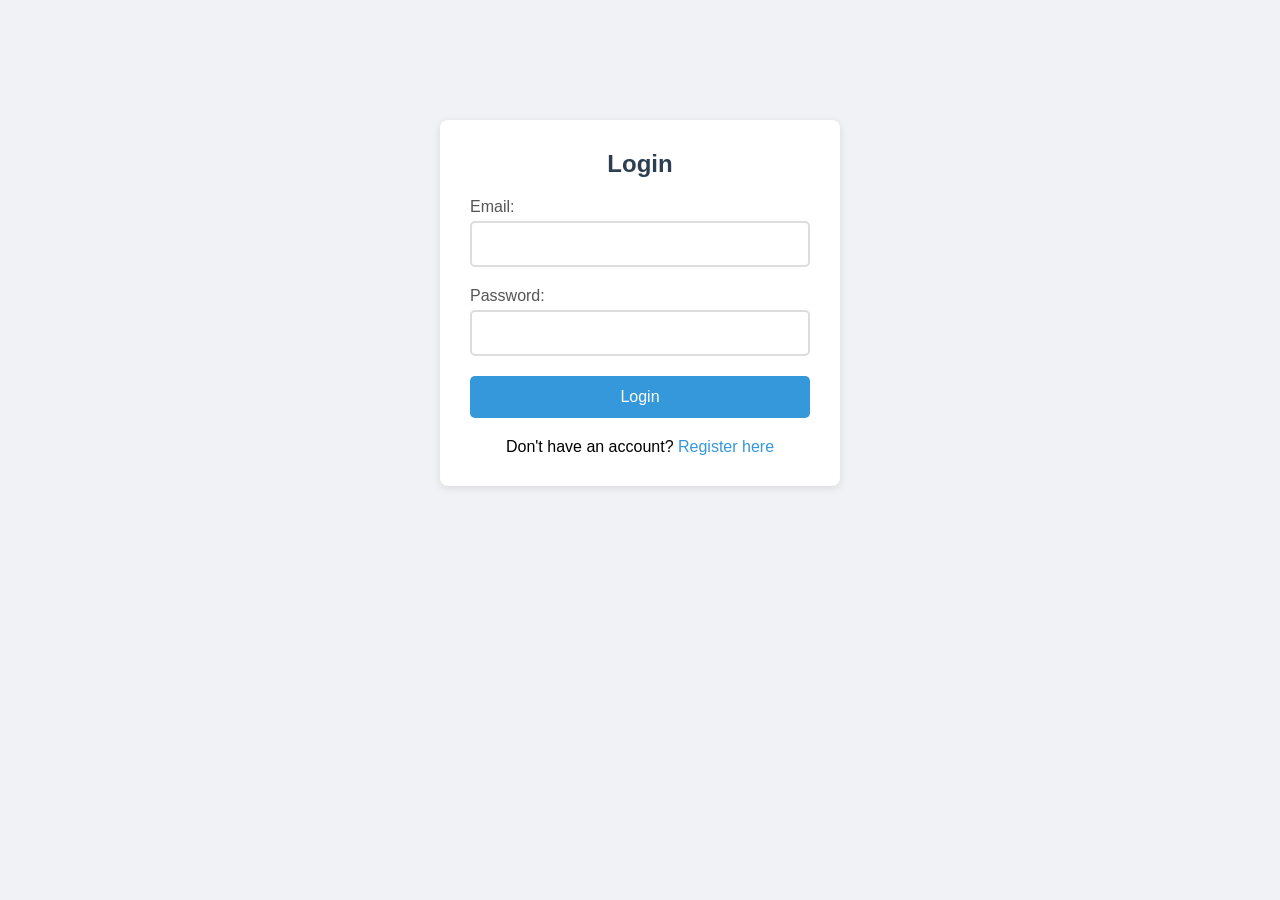
==== src/main/resources/web/dashboard.html @ 3690452c "added connection between front and backend and added database initalization" ====
<!DOCTYPE html>
<html lang="en">
<head>
    <meta charset="UTF-8">
    <meta name="viewport" content="width=device-width, initial-scale=1.0">
    <title>Dashboard - School Management System</title>
    <link rel="stylesheet" href="styles.css">
    <style>
        .dashboard-header {
            background: #2c3e50;
            color: white;
            padding: 20px;
            display: flex;
            justify-content: space-between;
            align-items: center;
        }
        .user-info {
            display: flex;
            align-items: center;
            gap: 10px;
        }
        .user-name-part {
            font-weight: 500;
        }
        .logout-btn {
            background: #e74c3c;
            color: white;
            padding: 8px 16px;
            border: none;
            border-radius: 5px;
            cursor: pointer;
        }
        .dashboard-content {
            padding: 30px;
        }
        .role-section {
            display: none;
        }
        .role-section.active {
            display: block;
        }
        .stats-grid {
            display: grid;
            grid-template-columns: repeat(auto-fit, minmax(200px, 1fr));
            gap: 20px;
            margin-bottom: 30px;
        }
        .stat-card {
            background: #f8f9fa;
            padding: 20px;
            border-radius: 5px;
            border-left: 4px solid #3498db;
        }
        .stat-card h3 {
            margin: 0 0 10px 0;
            color: #2c3e50;
        }
        .stat-card .value {
            font-size: 2em;
            font-weight: bold;
            color: #3498db;
        }
        table {
            width: 100%;
            border-collapse: collapse;
            margin-top: 20px;
        }
        th, td {
            padding: 12px;
            text-align: left;
            border-bottom: 1px solid #ddd;
        }
        th {
            background: #f8f9fa;
            font-weight: 600;
            color: #2c3e50;
        }
        .badge {
            padding: 4px 8px;
            border-radius: 4px;
            font-size: 0.85em;
        }
        .badge.present {
            background: #d5f4e6;
            color: #1e8449;
        }
        .badge.absent {
            background: #fadbd8;
            color: #c0392b;
        }
    </style>
</head>
<body>
<div class="dashboard-header">
    <h1>School Management System</h1>
    <div class="user-info">
        <span id="userFirstName" class="user-name-part"></span>
        <span id="userLastName" class="user-name-part"></span>
        <span id="userRole" class="badge"></span>
        <button class="logout-btn" onclick="logout()">Logout</button>
    </div>
</div>

<div class="dashboard-content">
    <!-- Student Dashboard -->
    <div id="studentDashboard" class="role-section">
        <h2>Student Dashboard</h2>
        
        <div class="stats-grid">
            <div class="stat-card">
                <h3>Overall Attendance</h3>
                <div class="value" id="studentAttendance">-</div>
                <p>%</p>
            </div>
            <div class="stat-card">
                <h3>Total Subjects</h3>
                <div class="value" id="studentSubjects">-</div>
            </div>
            <div class="stat-card">
                <h3>Average Grade</h3>
                <div class="value" id="studentAvgGrade">-</div>
            </div>
        </div>

        <h3>My Grades</h3>
        <table id="gradesTable">
            <thead>
                <tr>
                    <th>Subject</th>
                    <th>Score</th>
                    <th>Grade</th>
                    <th>Last Updated</th>
                </tr>
            </thead>
            <tbody id="gradesBody">
            </tbody>
        </table>

        <h3 style="margin-top: 30px;">My Attendance</h3>
        <table id="attendanceTable">
            <thead>
                <tr>
                    <th>Date</th>
                    <th>Subject</th>
                    <th>Status</th>
                </tr>
            </thead>
            <tbody id="attendanceBody">
            </tbody>
        </table>
    </div>

    <!-- Teacher/Staff Dashboard -->
    <div id="teacherDashboard" class="role-section">
        <h2>Teacher Dashboard</h2>
        <p>Welcome to the teacher dashboard. You can manage students, grades, and attendance.</p>
        <div class="tabs" style="margin-top: 20px;">
            <button class="tab-button active" onclick="showTeacherTab('manage')">Manage Students</button>
            <button class="tab-button" onclick="showTeacherTab('grades')">Update Grades</button>
            <button class="tab-button" onclick="showTeacherTab('attendance')">Record Attendance</button>
        </div>
        
        <div id="teacherManage" class="tab-content active">
            <h3>Student Management</h3>
            <p>Use the admin panel below to manage students.</p>
        </div>
        
        <div id="teacherGrades" class="tab-content">
            <h3>Update Student Grades</h3>
            <form id="updateGradeForm" onsubmit="updateStudentGrade(event)">
                <div class="form-group">
                    <label>Student ID:</label>
                    <input type="text" id="gradeStudentId" required>
                </div>
                <div class="form-group">
                    <label>Subject:</label>
                    <input type="text" id="gradeSubject" required>
                </div>
                <div class="form-group">
                    <label>Score (0-100):</label>
                    <input type="number" id="gradeScore" min="0" max="100" required>
                </div>
                <button type="submit" class="btn-primary">Update Grade</button>
            </form>
        </div>
        
        <div id="teacherAttendance" class="tab-content">
            <h3>Record Attendance</h3>
            <form id="recordAttendanceForm" onsubmit="recordAttendance(event)">
                <div class="form-group">
                    <label>Student ID:</label>
                    <input type="text" id="attStudentId" required>
                </div>
                <div class="form-group">
                    <label>Student Name:</label>
                    <input type="text" id="attStudentName" required>
                </div>
                <div class="form-group">
                    <label>Subject:</label>
                    <input type="text" id="attSubject" required>
                </div>
                <div class="form-group">
                    <label>Date:</label>
                    <input type="date" id="attDate" required>
                </div>
                <div class="form-group">
                    <label>Present:</label>
                    <input type="checkbox" id="attPresent" checked>
                </div>
                <button type="submit" class="btn-primary">Record Attendance</button>
            </form>
        </div>
    </div>

    <!-- Admin Dashboard -->
    <div id="adminDashboard" class="role-section">
        <h2>Admin Dashboard</h2>
        <p>Welcome to the admin dashboard. Full system access available.</p>
        <div class="tabs" style="margin-top: 20px;">
            <button class="tab-button active" onclick="showAdminTab('students')">Student Registration</button>
            <button class="tab-button" onclick="showAdminTab('staff')">Staff Onboarding</button>
            <button class="tab-button" onclick="showAdminTab('system')">System Demo</button>
        </div>
        
        <div id="adminStudents" class="tab-content active">
            <h3>Student Registration</h3>
            <form id="adminStudentForm" onsubmit="registerStudent(event)">
                <div class="form-group">
                    <label>Student ID:</label>
                    <input type="text" id="adminStudentId" required>
                </div>
                <div class="form-group">
                    <label>Name:</label>
                    <input type="text" id="adminStudentName" required>
                </div>
                <div class="form-group">
                    <label>Major:</label>
                    <input type="text" id="adminStudentMajor" required>
                </div>
                <button type="submit" class="btn-primary">Register Student</button>
            </form>
        </div>
        
        <div id="adminStaff" class="tab-content">
            <h3>Staff Onboarding</h3>
            <form id="adminStaffForm" onsubmit="onboardStaff(event)">
                <div class="form-group">
                    <label>Staff ID:</label>
                    <input type="text" id="adminStaffId" required>
                </div>
                <div class="form-group">
                    <label>Name:</label>
                    <input type="text" id="adminStaffName" required>
                </div>
                <div class="form-group">
                    <label>Department:</label>
                    <input type="text" id="adminStaffDept" required>
                </div>
                <div class="form-group">
                    <label>Position:</label>
                    <input type="text" id="adminStaffPosition" required>
                </div>
                <button type="submit" class="btn-primary">Onboard Staff</button>
            </form>
        </div>
        
        <div id="adminSystem" class="tab-content">
            <h3>System Demo</h3>
            <button onclick="runSystemDemo()" class="btn-primary">Run System Demo</button>
            <div id="demoOutput" class="result" style="margin-top: 20px;"></div>
        </div>
    </div>
</div>

<script src="dashboard.js"></script>
</body>
</html>
---- src/main/resources/web/styles.css ----
* {
    margin: 0;
    padding: 0;
    box-sizing: border-box;
}

body {
    font-family: 'Segoe UI', Tahoma, Geneva, Verdana, sans-serif;
    background: #f0f2f5;
    min-height: 100vh;
    padding: 20px;
}

.container {
    max-width: 1200px;
    margin: 0 auto;
    background: white;
    border-radius: 8px;
    box-shadow: 0 2px 8px rgba(0,0,0,0.1);
    overflow: hidden;
    border: 1px solid #e1e8ed;
}

header {
    background: #2c3e50;
    color: white;
    padding: 30px;
    text-align: center;
    border-bottom: 4px solid #3498db;
}

header h1 {
    font-size: 2.2em;
    margin-bottom: 10px;
    font-weight: 600;
    letter-spacing: 0.5px;
}

.subtitle {
    font-size: 1.1em;
    opacity: 0.9;
}

.tabs {
    display: flex;
    background: #ecf0f1;
    border-bottom: 1px solid #bdc3c7;
    overflow-x: auto;
}

.tab-button {
    flex: 1;
    padding: 15px 20px;
    border: none;
    background: transparent;
    cursor: pointer;
    font-size: 1em;
    transition: all 0.3s;
    border-bottom: 3px solid transparent;
}

.tab-button:hover {
    background: #e0e0e0;
}

.tab-button.active {
    background: white;
    border-bottom-color: #3498db;
    font-weight: 600;
    color: #2c3e50;
}

.tab-content {
    display: none;
    padding: 30px;
}

.tab-content.active {
    display: block;
}

.tab-content h2 {
    color: #2c3e50;
    margin-bottom: 20px;
    padding-bottom: 10px;
    border-bottom: 2px solid #3498db;
    font-weight: 600;
}

.form-group {
    margin-bottom: 20px;
}

.form-group label {
    display: block;
    margin-bottom: 5px;
    color: #555;
    font-weight: 500;
}

.form-group input,
.form-group select {
    width: 100%;
    padding: 12px;
    border: 2px solid #ddd;
    border-radius: 5px;
    font-size: 1em;
    transition: border-color 0.3s;
}

.form-group input:focus,
.form-group select:focus {
    outline: none;
    border-color: #3498db;
    box-shadow: 0 0 0 3px rgba(52, 152, 219, 0.1);
}

.checkbox-label {
    display: inline-flex;
    align-items: center;
    margin-right: 20px;
    cursor: pointer;
}

.checkbox-label input {
    width: auto;
    margin-right: 5px;
}

.btn-primary {
    background: #3498db;
    color: white;
    padding: 12px 30px;
    border: none;
    border-radius: 5px;
    font-size: 1em;
    cursor: pointer;
    transition: background-color 0.2s, box-shadow 0.2s;
    font-weight: 500;
}

.btn-primary:hover {
    background: #2980b9;
    box-shadow: 0 4px 12px rgba(52, 152, 219, 0.3);
}

.btn-primary:active {
    transform: translateY(0);
}

.result {
    margin-top: 20px;
    padding: 15px;
    border-radius: 5px;
    display: none;
}

.result.success {
    background: #d5f4e6;
    border: 1px solid #27ae60;
    color: #1e8449;
    display: block;
}

.result.error {
    background: #fadbd8;
    border: 1px solid #e74c3c;
    color: #c0392b;
    display: block;
}

.result pre {
    background: #f8f9fa;
    padding: 10px;
    border-radius: 5px;
    overflow-x: auto;
    margin-top: 10px;
    font-size: 0.9em;
}

.output-section {
    margin: 30px;
    padding: 20px;
    background: #f8f9fa;
    border-radius: 5px;
}

.output-section h3 {
    margin-bottom: 10px;
    color: #333;
}

.output-area {
    background: #1e1e1e;
    color: #00ff00;
    padding: 15px;
    border-radius: 5px;
    font-family: 'Courier New', monospace;
    font-size: 0.9em;
    max-height: 300px;
    overflow-y: auto;
    white-space: pre-wrap;
    word-wrap: break-word;
}

.output-area::-webkit-scrollbar {
    width: 8px;
}

.output-area::-webkit-scrollbar-track {
    background: #2d2d2d;
}

.output-area::-webkit-scrollbar-thumb {
    background: #555;
    border-radius: 4px;
}

.output-area::-webkit-scrollbar-thumb:hover {
    background: #777;
}

ul {
    margin: 20px 0;
    padding-left: 30px;
}

ul li {
    margin: 10px 0;
    color: #555;
}

@media (max-width: 768px) {
    .tabs {
        flex-direction: column;
    }

    .tab-button {
        border-bottom: 1px solid #ddd;
        border-right: none;
    }

    .tab-button.active {
        border-bottom-color: #ddd;
        border-left: 3px solid #667eea;
    }
}
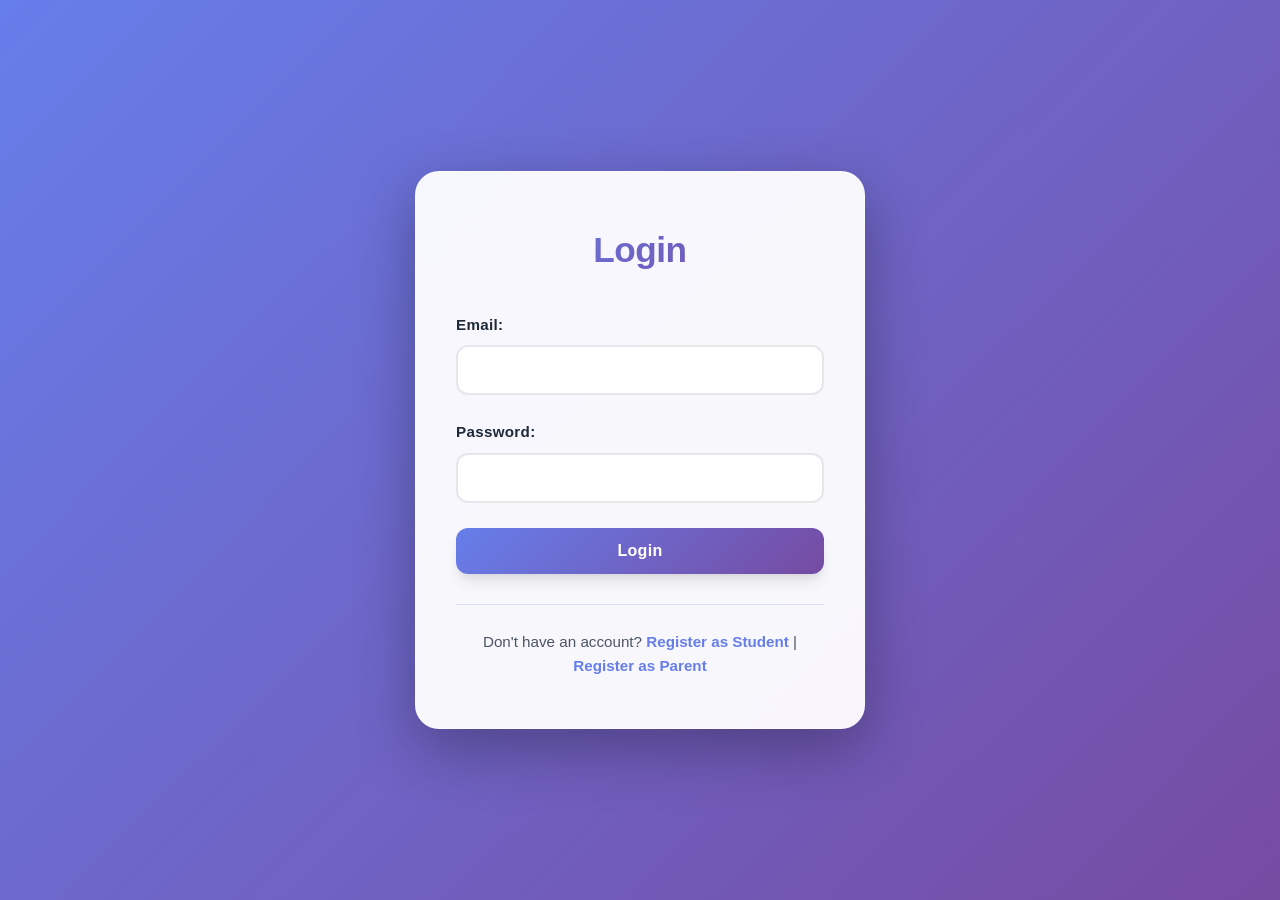
==== commit a8f8731f: "added ui changes and parent changes" ====
--- a/src/main/resources/web/dashboard.html
+++ b/src/main/resources/web/dashboard.html
@@ -6,87 +6,364 @@
     <title>Dashboard - School Management System</title>
     <link rel="stylesheet" href="styles.css">
     <style>
+        :root {
+            --primary: #667eea;
+            --primary-dark: #5568d3;
+            --secondary: #764ba2;
+            --success: #10b981;
+            --danger: #ef4444;
+            --warning: #f59e0b;
+            --info: #3b82f6;
+            --dark: #1f2937;
+            --light: #f9fafb;
+            --gray-100: #f3f4f6;
+            --gray-200: #e5e7eb;
+            --gray-600: #4b5563;
+            --shadow: 0 4px 6px -1px rgba(0, 0, 0, 0.1), 0 2px 4px -1px rgba(0, 0, 0, 0.06);
+            --shadow-lg: 0 10px 15px -3px rgba(0, 0, 0, 0.1), 0 4px 6px -2px rgba(0, 0, 0, 0.05);
+            --shadow-xl: 0 20px 25px -5px rgba(0, 0, 0, 0.1), 0 10px 10px -5px rgba(0, 0, 0, 0.04);
+        }
+        
+        body {
+            background: linear-gradient(135deg, #667eea 0%, #764ba2 100%);
+            background-attachment: fixed;
+            min-height: 100vh;
+        }
+        
         .dashboard-header {
-            background: #2c3e50;
+            background: linear-gradient(135deg, var(--primary) 0%, var(--secondary) 100%);
             color: white;
-            padding: 20px;
+            padding: 25px 40px;
             display: flex;
             justify-content: space-between;
             align-items: center;
-        }
+            box-shadow: var(--shadow-lg);
+            position: relative;
+            overflow: hidden;
+        }
+        
+        .dashboard-header::before {
+            content: '';
+            position: absolute;
+            top: -50%;
+            right: -50%;
+            width: 200%;
+            height: 200%;
+            background: radial-gradient(circle, rgba(255,255,255,0.1) 0%, transparent 70%);
+            animation: rotate 20s linear infinite;
+        }
+        
+        .dashboard-header h1 {
+            font-size: 1.8em;
+            font-weight: 700;
+            position: relative;
+            z-index: 1;
+            text-shadow: 0 2px 10px rgba(0, 0, 0, 0.2);
+        }
+        
         .user-info {
             display: flex;
             align-items: center;
-            gap: 10px;
-        }
+            gap: 15px;
+            position: relative;
+            z-index: 1;
+        }
+        
         .user-name-part {
-            font-weight: 500;
-        }
+            font-weight: 600;
+            font-size: 1.1em;
+            text-shadow: 0 1px 3px rgba(0, 0, 0, 0.2);
+        }
+        
         .logout-btn {
-            background: #e74c3c;
+            background: rgba(255, 255, 255, 0.2);
+            backdrop-filter: blur(10px);
             color: white;
-            padding: 8px 16px;
-            border: none;
-            border-radius: 5px;
+            padding: 10px 20px;
+            border: 2px solid rgba(255, 255, 255, 0.3);
+            border-radius: 12px;
             cursor: pointer;
-        }
+            font-weight: 600;
+            transition: all 0.3s cubic-bezier(0.4, 0, 0.2, 1);
+        }
+        
+        .logout-btn:hover {
+            background: rgba(255, 255, 255, 0.3);
+            transform: translateY(-2px);
+            box-shadow: 0 4px 12px rgba(0, 0, 0, 0.2);
+        }
+        
         .dashboard-content {
-            padding: 30px;
-        }
+            padding: 40px;
+            background: transparent;
+        }
+        
         .role-section {
             display: none;
-        }
+            animation: fadeIn 0.4s ease-in;
+        }
+        
         .role-section.active {
             display: block;
         }
+        
+        .role-section h2 {
+            color: white !important;
+            text-shadow: 0 2px 10px rgba(0, 0, 0, 0.3);
+            margin-bottom: 30px;
+            font-size: 2em;
+        }
+        
+        .role-section p {
+            color: rgba(255, 255, 255, 0.9);
+            text-shadow: 0 1px 3px rgba(0, 0, 0, 0.2);
+        }
+        
+        .role-section h3 {
+            color: white !important;
+            text-shadow: 0 2px 10px rgba(0, 0, 0, 0.3);
+        }
+        
+        .role-section .card h3 {
+            color: #1f2937 !important;
+            text-shadow: none;
+        }
+        
+        .role-section .stat-card h3 {
+            color: #4b5563 !important;
+            text-shadow: none !important;
+        }
+        
+        .role-section .stat-card p {
+            color: #6b7280 !important;
+            text-shadow: none !important;
+        }
+        
+        .tab-content {
+            background: transparent !important;
+            padding: 0 !important;
+            margin-top: 20px;
+            display: none;
+        }
+        
+        .tab-content.active {
+            display: block !important;
+        }
+        
+        .tab-content .card {
+            background: rgba(255, 255, 255, 0.95);
+            backdrop-filter: blur(10px);
+            margin-bottom: 0;
+        }
+        
+        .tabs {
+            background: transparent !important;
+            border: none !important;
+            padding: 0;
+            margin-bottom: 20px;
+            display: flex;
+            gap: 10px;
+        }
+        
         .stats-grid {
             display: grid;
-            grid-template-columns: repeat(auto-fit, minmax(200px, 1fr));
-            gap: 20px;
-            margin-bottom: 30px;
-        }
+            grid-template-columns: repeat(auto-fit, minmax(250px, 1fr));
+            gap: 25px;
+            margin-bottom: 40px;
+        }
+        
         .stat-card {
-            background: #f8f9fa;
-            padding: 20px;
-            border-radius: 5px;
-            border-left: 4px solid #3498db;
-        }
+            background: linear-gradient(135deg, rgba(255, 255, 255, 0.95) 0%, rgba(255, 255, 255, 0.9) 100%);
+            backdrop-filter: blur(10px);
+            padding: 30px;
+            border-radius: 20px;
+            border-left: 5px solid var(--primary);
+            box-shadow: var(--shadow-lg);
+            transition: all 0.3s cubic-bezier(0.4, 0, 0.2, 1);
+            position: relative;
+            overflow: hidden;
+        }
+        
+        .stat-card::before {
+            content: '';
+            position: absolute;
+            top: 0;
+            left: 0;
+            right: 0;
+            height: 4px;
+            background: linear-gradient(90deg, var(--primary), var(--secondary));
+            transform: scaleX(0);
+            transition: transform 0.3s;
+        }
+        
+        .stat-card:hover {
+            transform: translateY(-5px);
+            box-shadow: var(--shadow-xl);
+        }
+        
+        .stat-card:hover::before {
+            transform: scaleX(1);
+        }
+        
         .stat-card h3 {
-            margin: 0 0 10px 0;
-            color: #2c3e50;
-        }
+            margin: 0 0 15px 0;
+            color: #4b5563 !important;
+            font-size: 0.95em;
+            font-weight: 600;
+            text-transform: uppercase;
+            letter-spacing: 1px;
+            text-shadow: none !important;
+        }
+        
         .stat-card .value {
-            font-size: 2em;
-            font-weight: bold;
-            color: #3498db;
-        }
+            font-size: 3em;
+            font-weight: 700;
+            background: linear-gradient(135deg, var(--primary) 0%, var(--secondary) 100%);
+            -webkit-background-clip: text;
+            -webkit-text-fill-color: transparent;
+            background-clip: text;
+            line-height: 1;
+        }
+        
+        .stat-card p {
+            color: #6b7280 !important;
+            text-shadow: none !important;
+        }
+        
         table {
             width: 100%;
-            border-collapse: collapse;
-            margin-top: 20px;
-        }
+            border-collapse: separate;
+            border-spacing: 0;
+            margin-top: 25px;
+            background: rgba(255, 255, 255, 0.95);
+            backdrop-filter: blur(10px);
+            border-radius: 16px;
+            overflow: hidden;
+            box-shadow: var(--shadow-lg);
+        }
+        
         th, td {
-            padding: 12px;
+            padding: 16px 20px;
             text-align: left;
-            border-bottom: 1px solid #ddd;
-        }
+            border-bottom: 1px solid var(--gray-200);
+        }
+        
         th {
-            background: #f8f9fa;
+            background: linear-gradient(135deg, var(--primary) 0%, var(--secondary) 100%);
+            color: white;
             font-weight: 600;
-            color: #2c3e50;
-        }
+            text-transform: uppercase;
+            font-size: 0.85em;
+            letter-spacing: 0.5px;
+        }
+        
+        tr:last-child td {
+            border-bottom: none;
+        }
+        
+        tr:hover {
+            background: rgba(102, 126, 234, 0.05);
+        }
+        
         .badge {
-            padding: 4px 8px;
-            border-radius: 4px;
+            padding: 6px 12px;
+            border-radius: 20px;
             font-size: 0.85em;
-        }
+            font-weight: 600;
+            display: inline-block;
+            box-shadow: var(--shadow);
+        }
+        
         .badge.present {
-            background: #d5f4e6;
-            color: #1e8449;
-        }
+            background: linear-gradient(135deg, #d1fae5 0%, #a7f3d0 100%);
+            color: #065f46;
+        }
+        
         .badge.absent {
-            background: #fadbd8;
-            color: #c0392b;
+            background: linear-gradient(135deg, #fee2e2 0%, #fecaca 100%);
+            color: #991b1b;
+        }
+        
+        .form-group select {
+            width: 100%;
+            padding: 14px 16px;
+            border: 2px solid var(--gray-200);
+            border-radius: 12px;
+            font-size: 1em;
+            background: rgba(255, 255, 255, 0.95);
+            backdrop-filter: blur(10px);
+            cursor: pointer;
+            transition: all 0.3s cubic-bezier(0.4, 0, 0.2, 1);
+        }
+        
+        .form-group select:focus {
+            outline: none;
+            border-color: var(--primary);
+            box-shadow: 0 0 0 4px rgba(102, 126, 234, 0.1);
+            transform: translateY(-1px);
+        }
+        
+        .card {
+            background: rgba(255, 255, 255, 0.95);
+            backdrop-filter: blur(10px);
+            border-radius: 20px;
+            padding: 30px;
+            margin-bottom: 25px;
+            box-shadow: var(--shadow-lg);
+            transition: all 0.3s cubic-bezier(0.4, 0, 0.2, 1);
+            border: 1px solid rgba(255, 255, 255, 0.2);
+        }
+        
+        .card:hover {
+            transform: translateY(-3px);
+            box-shadow: var(--shadow-xl);
+        }
+        
+        .card h3 {
+            margin-top: 0;
+            color: #1f2937;
+            border-bottom: 3px solid var(--primary);
+            padding-bottom: 15px;
+            font-weight: 700;
+            font-size: 1.5em;
+        }
+        
+        .tab-button {
+            background: rgba(255, 255, 255, 0.1);
+            backdrop-filter: blur(10px);
+            border: 2px solid rgba(255, 255, 255, 0.2);
+            padding: 12px 24px;
+            cursor: pointer;
+            font-size: 1em;
+            font-weight: 500;
+            color: rgba(255, 255, 255, 0.8);
+            border-radius: 12px;
+            transition: all 0.3s cubic-bezier(0.4, 0, 0.2, 1);
+            position: relative;
+        }
+        
+        .tab-button:hover {
+            background: rgba(255, 255, 255, 0.15);
+            color: white;
+            border-color: rgba(255, 255, 255, 0.3);
+        }
+        
+        .tab-button.active {
+            background: linear-gradient(135deg, var(--primary) 0%, var(--secondary) 100%);
+            color: white;
+            font-weight: 600;
+            box-shadow: var(--shadow-lg);
+            border-color: transparent;
+        }
+        
+        @keyframes rotate {
+            from { transform: rotate(0deg); }
+            to { transform: rotate(360deg); }
+        }
+        
+        @keyframes fadeIn {
+            from { opacity: 0; transform: translateY(10px); }
+            to { opacity: 1; transform: translateY(0); }
         }
     </style>
 </head>
@@ -102,6 +379,13 @@
 </div>
 
 <div class="dashboard-content">
+    <!-- Notifications Section (for students, teachers, parents - NOT admin) -->
+    <div id="notificationsSection" class="card" style="margin-bottom: 30px; display: none;">
+        <h3>Notifications <span id="notificationBadge" class="badge" style="display: none;"></span></h3>
+        <button onclick="loadNotifications()" class="btn-primary" style="margin-bottom: 15px;">Refresh</button>
+        <div id="notificationsList"></div>
+    </div>
+
     <!-- Student Dashboard -->
     <div id="studentDashboard" class="role-section">
         <h2>Student Dashboard</h2>
@@ -122,7 +406,7 @@
             </div>
         </div>
 
-        <h3>My Grades</h3>
+        <h3 style="color: white; text-shadow: 0 2px 10px rgba(0, 0, 0, 0.3);">My Grades</h3>
         <table id="gradesTable">
             <thead>
                 <tr>
@@ -136,7 +420,7 @@
             </tbody>
         </table>
 
-        <h3 style="margin-top: 30px;">My Attendance</h3>
+        <h3 style="margin-top: 30px; color: white; text-shadow: 0 2px 10px rgba(0, 0, 0, 0.3);">My Attendance</h3>
         <table id="attendanceTable">
             <thead>
                 <tr>
@@ -150,10 +434,25 @@
         </table>
     </div>
 
+    <!-- Parent Dashboard -->
+    <div id="parentDashboard" class="role-section">
+        <h2>Parent Dashboard</h2>
+        <div class="card">
+            <h3>My Children's Grades</h3>
+            <div id="parentChildrenGrades" style="color: #4b5563;">Loading children's grades...</div>
+        </div>
+        <style>
+            #parentDashboard #parentChildrenGrades p {
+                color: white !important;
+                text-shadow: 0 2px 10px rgba(0, 0, 0, 0.5) !important;
+            }
+        </style>
+    </div>
+
     <!-- Teacher/Staff Dashboard -->
     <div id="teacherDashboard" class="role-section">
         <h2>Teacher Dashboard</h2>
-        <p>Welcome to the teacher dashboard. You can manage students, grades, and attendance.</p>
+        <p style="color: rgba(255, 255, 255, 0.9); text-shadow: 0 1px 3px rgba(0, 0, 0, 0.2);">Welcome to the teacher dashboard. You can manage students, grades, and attendance.</p>
         <div class="tabs" style="margin-top: 20px;">
             <button class="tab-button active" onclick="showTeacherTab('manage')">Manage Students</button>
             <button class="tab-button" onclick="showTeacherTab('grades')">Update Grades</button>
@@ -161,16 +460,21 @@
         </div>
         
         <div id="teacherManage" class="tab-content active">
-            <h3>Student Management</h3>
-            <p>Use the admin panel below to manage students.</p>
+            <div class="card">
+                <h3>Student Management</h3>
+                <p style="color: #4b5563; margin: 0;">Use the admin panel below to manage students.</p>
+            </div>
         </div>
         
         <div id="teacherGrades" class="tab-content">
-            <h3>Update Student Grades</h3>
-            <form id="updateGradeForm" onsubmit="updateStudentGrade(event)">
-                <div class="form-group">
-                    <label>Student ID:</label>
-                    <input type="text" id="gradeStudentId" required>
+            <div class="card">
+                <h3>Update Student Grades</h3>
+                <form id="updateGradeForm" onsubmit="updateStudentGrade(event)">
+                <div class="form-group">
+                    <label>Select Student:</label>
+                    <select id="gradeStudentSelect" onchange="onStudentSelectChange(this, 'grade')" required>
+                        <option value="">-- Select a student --</option>
+                    </select>
                 </div>
                 <div class="form-group">
                     <label>Subject:</label>
@@ -181,19 +485,19 @@
                     <input type="number" id="gradeScore" min="0" max="100" required>
                 </div>
                 <button type="submit" class="btn-primary">Update Grade</button>
-            </form>
+                </form>
+            </div>
         </div>
         
         <div id="teacherAttendance" class="tab-content">
-            <h3>Record Attendance</h3>
-            <form id="recordAttendanceForm" onsubmit="recordAttendance(event)">
-                <div class="form-group">
-                    <label>Student ID:</label>
-                    <input type="text" id="attStudentId" required>
-                </div>
-                <div class="form-group">
-                    <label>Student Name:</label>
-                    <input type="text" id="attStudentName" required>
+            <div class="card">
+                <h3>Record Attendance</h3>
+                <form id="recordAttendanceForm" onsubmit="recordAttendance(event)">
+                <div class="form-group">
+                    <label>Select Student:</label>
+                    <select id="attStudentSelect" onchange="onStudentSelectChange(this, 'attendance')" required>
+                        <option value="">-- Select a student --</option>
+                    </select>
                 </div>
                 <div class="form-group">
                     <label>Subject:</label>
@@ -204,22 +508,70 @@
                     <input type="date" id="attDate" required>
                 </div>
                 <div class="form-group">
-                    <label>Present:</label>
-                    <input type="checkbox" id="attPresent" checked>
+                    <label>Status:</label>
+                    <select id="attPresent" required>
+                        <option value="true">Present</option>
+                        <option value="false">Absent</option>
+                    </select>
                 </div>
                 <button type="submit" class="btn-primary">Record Attendance</button>
-            </form>
+                </form>
+            </div>
         </div>
     </div>
 
     <!-- Admin Dashboard -->
     <div id="adminDashboard" class="role-section">
         <h2>Admin Dashboard</h2>
-        <p>Welcome to the admin dashboard. Full system access available.</p>
+        <p style="color: rgba(255, 255, 255, 0.9); text-shadow: 0 1px 3px rgba(0, 0, 0, 0.2);">Welcome to the admin dashboard. Full system access available.</p>
         <div class="tabs" style="margin-top: 20px;">
-            <button class="tab-button active" onclick="showAdminTab('students')">Student Registration</button>
-            <button class="tab-button" onclick="showAdminTab('staff')">Staff Onboarding</button>
+            <button class="tab-button active" onclick="showAdminTab('users')">User Management</button>
+            <button class="tab-button" onclick="showAdminTab('staff')">Staff List</button>
+            <button class="tab-button" onclick="showAdminTab('students')">Student Registration</button>
+            <button class="tab-button" onclick="showAdminTab('parent')">Link Parent</button>
             <button class="tab-button" onclick="showAdminTab('system')">System Demo</button>
+        </div>
+        
+        <div id="adminUsers" class="tab-content active">
+            <div class="card">
+                <h3>All Users</h3>
+                <button onclick="loadAllUsers()" class="btn-primary" style="margin-bottom: 20px;">Refresh List</button>
+                <table id="usersTable">
+                    <thead>
+                        <tr>
+                            <th>User ID</th>
+                            <th>Name</th>
+                            <th>Email</th>
+                            <th>Roles</th>
+                            <th>Major/Dept</th>
+                            <th>Actions</th>
+                        </tr>
+                    </thead>
+                    <tbody id="usersTableBody">
+                    </tbody>
+                </table>
+            </div>
+        </div>
+        
+        <div id="adminStaff" class="tab-content">
+            <div class="card">
+                <h3>Staff Members</h3>
+                <button onclick="loadStaffList()" class="btn-primary" style="margin-bottom: 20px;">Refresh List</button>
+                <table id="staffTable">
+                    <thead>
+                        <tr>
+                            <th>User ID</th>
+                            <th>Name</th>
+                            <th>Email</th>
+                            <th>Department</th>
+                            <th>Position</th>
+                            <th>Roles</th>
+                        </tr>
+                    </thead>
+                    <tbody id="staffTableBody">
+                    </tbody>
+                </table>
+            </div>
         </div>
         
         <div id="adminStudents" class="tab-content active">
@@ -264,10 +616,33 @@
             </form>
         </div>
         
+        <div id="adminParent" class="tab-content">
+            <div class="card">
+                <h3>Link Parent to Student</h3>
+                <form id="linkParentForm" onsubmit="linkParentToStudent(event)">
+                    <div class="form-group">
+                        <label>Select Parent:</label>
+                        <select id="parentSelect" required>
+                            <option value="">-- Select a parent --</option>
+                        </select>
+                    </div>
+                    <div class="form-group">
+                        <label>Select Student:</label>
+                        <select id="studentSelectForParent" required>
+                            <option value="">-- Select a student --</option>
+                        </select>
+                    </div>
+                    <button type="submit" class="btn-primary">Link Parent to Student</button>
+                </form>
+            </div>
+        </div>
+        
         <div id="adminSystem" class="tab-content">
-            <h3>System Demo</h3>
-            <button onclick="runSystemDemo()" class="btn-primary">Run System Demo</button>
-            <div id="demoOutput" class="result" style="margin-top: 20px;"></div>
+            <div class="card">
+                <h3>System Demo</h3>
+                <button onclick="runSystemDemo()" class="btn-primary">Run System Demo</button>
+                <div id="demoOutput" class="result" style="margin-top: 20px;"></div>
+            </div>
         </div>
     </div>
 </div>
--- a/src/main/resources/web/styles.css
+++ b/src/main/resources/web/styles.css
@@ -4,75 +4,155 @@
     box-sizing: border-box;
 }
 
+:root {
+    --primary: #667eea;
+    --primary-dark: #5568d3;
+    --secondary: #764ba2;
+    --accent: #f093fb;
+    --success: #10b981;
+    --danger: #ef4444;
+    --warning: #f59e0b;
+    --info: #3b82f6;
+    --dark: #1f2937;
+    --light: #f9fafb;
+    --white: #ffffff;
+    --gray-100: #f3f4f6;
+    --gray-200: #e5e7eb;
+    --gray-300: #d1d5db;
+    --gray-600: #4b5563;
+    --gray-800: #1f2937;
+    --shadow-sm: 0 1px 2px 0 rgba(0, 0, 0, 0.05);
+    --shadow: 0 4px 6px -1px rgba(0, 0, 0, 0.1), 0 2px 4px -1px rgba(0, 0, 0, 0.06);
+    --shadow-lg: 0 10px 15px -3px rgba(0, 0, 0, 0.1), 0 4px 6px -2px rgba(0, 0, 0, 0.05);
+    --shadow-xl: 0 20px 25px -5px rgba(0, 0, 0, 0.1), 0 10px 10px -5px rgba(0, 0, 0, 0.04);
+}
+
 body {
-    font-family: 'Segoe UI', Tahoma, Geneva, Verdana, sans-serif;
-    background: #f0f2f5;
+    font-family: 'Inter', -apple-system, BlinkMacSystemFont, 'Segoe UI', Roboto, 'Helvetica Neue', Arial, sans-serif;
+    background: linear-gradient(135deg, #667eea 0%, #764ba2 100%);
+    background-attachment: fixed;
     min-height: 100vh;
     padding: 20px;
+    color: var(--gray-800);
+    line-height: 1.6;
 }
 
 .container {
     max-width: 1200px;
     margin: 0 auto;
-    background: white;
-    border-radius: 8px;
-    box-shadow: 0 2px 8px rgba(0,0,0,0.1);
+    background: rgba(255, 255, 255, 0.95);
+    backdrop-filter: blur(10px);
+    border-radius: 20px;
+    box-shadow: var(--shadow-xl);
     overflow: hidden;
-    border: 1px solid #e1e8ed;
+    border: 1px solid rgba(255, 255, 255, 0.2);
+    animation: fadeInUp 0.6s ease-out;
+}
+
+@keyframes fadeInUp {
+    from {
+        opacity: 0;
+        transform: translateY(30px);
+    }
+    to {
+        opacity: 1;
+        transform: translateY(0);
+    }
 }
 
 header {
-    background: #2c3e50;
+    background: linear-gradient(135deg, var(--primary) 0%, var(--secondary) 100%);
     color: white;
-    padding: 30px;
+    padding: 40px 30px;
     text-align: center;
-    border-bottom: 4px solid #3498db;
+    position: relative;
+    overflow: hidden;
+}
+
+header::before {
+    content: '';
+    position: absolute;
+    top: -50%;
+    left: -50%;
+    width: 200%;
+    height: 200%;
+    background: radial-gradient(circle, rgba(255,255,255,0.1) 0%, transparent 70%);
+    animation: rotate 20s linear infinite;
+}
+
+@keyframes rotate {
+    from { transform: rotate(0deg); }
+    to { transform: rotate(360deg); }
 }
 
 header h1 {
-    font-size: 2.2em;
+    font-size: 2.5em;
     margin-bottom: 10px;
-    font-weight: 600;
-    letter-spacing: 0.5px;
+    font-weight: 700;
+    letter-spacing: -0.5px;
+    position: relative;
+    z-index: 1;
+    text-shadow: 0 2px 10px rgba(0, 0, 0, 0.2);
 }
 
 .subtitle {
-    font-size: 1.1em;
-    opacity: 0.9;
+    font-size: 1.2em;
+    opacity: 0.95;
+    position: relative;
+    z-index: 1;
+    font-weight: 300;
 }
 
 .tabs {
     display: flex;
-    background: #ecf0f1;
-    border-bottom: 1px solid #bdc3c7;
+    background: transparent !important;
+    border: none !important;
     overflow-x: auto;
+    padding: 0;
+    gap: 10px;
 }
 
 .tab-button {
-    flex: 1;
-    padding: 15px 20px;
-    border: none;
-    background: transparent;
+    flex: 0 1 auto;
+    padding: 12px 24px;
+    border: 2px solid rgba(255, 255, 255, 0.2);
+    background: rgba(255, 255, 255, 0.1);
+    backdrop-filter: blur(10px);
     cursor: pointer;
     font-size: 1em;
-    transition: all 0.3s;
-    border-bottom: 3px solid transparent;
+    font-weight: 500;
+    transition: all 0.3s cubic-bezier(0.4, 0, 0.2, 1);
+    border-radius: 12px;
+    color: rgba(255, 255, 255, 0.8);
+    position: relative;
+    min-width: 120px;
 }
 
 .tab-button:hover {
-    background: #e0e0e0;
+    background: rgba(255, 255, 255, 0.15);
+    color: white;
+    border-color: rgba(255, 255, 255, 0.3);
 }
 
 .tab-button.active {
-    background: white;
-    border-bottom-color: #3498db;
+    background: linear-gradient(135deg, var(--primary) 0%, var(--secondary) 100%);
+    border-color: transparent;
     font-weight: 600;
-    color: #2c3e50;
+    color: white;
+    box-shadow: var(--shadow-lg);
 }
 
 .tab-content {
     display: none;
-    padding: 30px;
+    padding: 0 !important;
+    background: transparent !important;
+    animation: fadeIn 0.4s ease-in;
+    margin-top: 20px;
+}
+
+@keyframes fadeIn {
+    from { opacity: 0; }
+    to { opacity: 1; }
 }
 
 .tab-content.active {
@@ -80,39 +160,51 @@
 }
 
 .tab-content h2 {
-    color: #2c3e50;
-    margin-bottom: 20px;
-    padding-bottom: 10px;
-    border-bottom: 2px solid #3498db;
-    font-weight: 600;
+    color: var(--gray-800);
+    margin-bottom: 30px;
+    padding-bottom: 15px;
+    border-bottom: 3px solid var(--primary);
+    font-weight: 700;
+    font-size: 1.8em;
+    background: linear-gradient(135deg, var(--primary) 0%, var(--secondary) 100%);
+    -webkit-background-clip: text;
+    -webkit-text-fill-color: transparent;
+    background-clip: text;
 }
 
 .form-group {
-    margin-bottom: 20px;
+    margin-bottom: 25px;
 }
 
 .form-group label {
     display: block;
-    margin-bottom: 5px;
-    color: #555;
-    font-weight: 500;
+    margin-bottom: 8px;
+    color: var(--gray-800);
+    font-weight: 600;
+    font-size: 0.95em;
+    letter-spacing: 0.3px;
 }
 
 .form-group input,
-.form-group select {
+.form-group select,
+.form-group textarea {
     width: 100%;
-    padding: 12px;
-    border: 2px solid #ddd;
-    border-radius: 5px;
+    padding: 14px 16px;
+    border: 2px solid var(--gray-200);
+    border-radius: 12px;
     font-size: 1em;
-    transition: border-color 0.3s;
+    transition: all 0.3s cubic-bezier(0.4, 0, 0.2, 1);
+    background: var(--white);
+    font-family: inherit;
 }
 
 .form-group input:focus,
-.form-group select:focus {
+.form-group select:focus,
+.form-group textarea:focus {
     outline: none;
-    border-color: #3498db;
-    box-shadow: 0 0 0 3px rgba(52, 152, 219, 0.1);
+    border-color: var(--primary);
+    box-shadow: 0 0 0 4px rgba(102, 126, 234, 0.1);
+    transform: translateY(-1px);
 }
 
 .checkbox-label {
@@ -120,28 +212,58 @@
     align-items: center;
     margin-right: 20px;
     cursor: pointer;
+    padding: 10px;
+    border-radius: 8px;
+    transition: background 0.2s;
+}
+
+.checkbox-label:hover {
+    background: var(--gray-100);
 }
 
 .checkbox-label input {
     width: auto;
-    margin-right: 5px;
+    margin-right: 8px;
+    cursor: pointer;
 }
 
 .btn-primary {
-    background: #3498db;
+    background: linear-gradient(135deg, var(--primary) 0%, var(--secondary) 100%);
     color: white;
-    padding: 12px 30px;
+    padding: 14px 32px;
     border: none;
-    border-radius: 5px;
+    border-radius: 12px;
     font-size: 1em;
+    font-weight: 600;
     cursor: pointer;
-    transition: background-color 0.2s, box-shadow 0.2s;
-    font-weight: 500;
+    transition: all 0.3s cubic-bezier(0.4, 0, 0.2, 1);
+    box-shadow: var(--shadow-lg);
+    letter-spacing: 0.3px;
+    position: relative;
+    overflow: hidden;
+}
+
+.btn-primary::before {
+    content: '';
+    position: absolute;
+    top: 50%;
+    left: 50%;
+    width: 0;
+    height: 0;
+    border-radius: 50%;
+    background: rgba(255, 255, 255, 0.3);
+    transform: translate(-50%, -50%);
+    transition: width 0.6s, height 0.6s;
+}
+
+.btn-primary:hover::before {
+    width: 300px;
+    height: 300px;
 }
 
 .btn-primary:hover {
-    background: #2980b9;
-    box-shadow: 0 4px 12px rgba(52, 152, 219, 0.3);
+    transform: translateY(-2px);
+    box-shadow: var(--shadow-xl);
 }
 
 .btn-primary:active {
@@ -149,71 +271,90 @@
 }
 
 .result {
-    margin-top: 20px;
+    margin-top: 25px;
+    padding: 18px 20px;
+    border-radius: 12px;
+    display: none;
+    animation: slideIn 0.3s ease-out;
+    border-left: 4px solid;
+}
+
+@keyframes slideIn {
+    from {
+        opacity: 0;
+        transform: translateX(-20px);
+    }
+    to {
+        opacity: 1;
+        transform: translateX(0);
+    }
+}
+
+.result.success {
+    background: linear-gradient(135deg, #d1fae5 0%, #a7f3d0 100%);
+    border-left-color: var(--success);
+    color: #065f46;
+    display: block;
+}
+
+.result.error {
+    background: linear-gradient(135deg, #fee2e2 0%, #fecaca 100%);
+    border-left-color: var(--danger);
+    color: #991b1b;
+    display: block;
+}
+
+.result pre {
+    background: rgba(0, 0, 0, 0.05);
     padding: 15px;
-    border-radius: 5px;
-    display: none;
-}
-
-.result.success {
-    background: #d5f4e6;
-    border: 1px solid #27ae60;
-    color: #1e8449;
-    display: block;
-}
-
-.result.error {
-    background: #fadbd8;
-    border: 1px solid #e74c3c;
-    color: #c0392b;
-    display: block;
-}
-
-.result pre {
-    background: #f8f9fa;
-    padding: 10px;
-    border-radius: 5px;
+    border-radius: 8px;
     overflow-x: auto;
-    margin-top: 10px;
+    margin-top: 15px;
     font-size: 0.9em;
+    border: 1px solid rgba(0, 0, 0, 0.1);
 }
 
 .output-section {
     margin: 30px;
-    padding: 20px;
-    background: #f8f9fa;
-    border-radius: 5px;
+    padding: 25px;
+    background: var(--gray-100);
+    border-radius: 16px;
+    box-shadow: var(--shadow);
 }
 
 .output-section h3 {
-    margin-bottom: 10px;
-    color: #333;
+    margin-bottom: 15px;
+    color: var(--gray-800);
+    font-weight: 600;
 }
 
 .output-area {
     background: #1e1e1e;
     color: #00ff00;
-    padding: 15px;
-    border-radius: 5px;
+    padding: 20px;
+    border-radius: 12px;
     font-family: 'Courier New', monospace;
     font-size: 0.9em;
-    max-height: 300px;
+    max-height: 400px;
     overflow-y: auto;
     white-space: pre-wrap;
     word-wrap: break-word;
+    box-shadow: inset 0 2px 10px rgba(0, 0, 0, 0.3);
 }
 
 .output-area::-webkit-scrollbar {
-    width: 8px;
+    width: 10px;
 }
 
 .output-area::-webkit-scrollbar-track {
     background: #2d2d2d;
+    border-radius: 5px;
 }
 
 .output-area::-webkit-scrollbar-thumb {
     background: #555;
-    border-radius: 4px;
+    border-radius: 5px;
+    transition: background 0.2s;
 }
 
 .output-area::-webkit-scrollbar-thumb:hover {
@@ -226,23 +367,40 @@
 }
 
 ul li {
-    margin: 10px 0;
-    color: #555;
+    margin: 12px 0;
+    color: var(--gray-600);
+    line-height: 1.8;
 }
 
 @media (max-width: 768px) {
+    body {
+        padding: 10px;
+    }
+    
+    .container {
+        border-radius: 16px;
+    }
+    
+    header h1 {
+        font-size: 2em;
+    }
+    
     .tabs {
         flex-direction: column;
     }
 
     .tab-button {
-        border-bottom: 1px solid #ddd;
+        border-bottom: 1px solid var(--gray-200);
         border-right: none;
+        border-radius: 0;
     }
 
     .tab-button.active {
-        border-bottom-color: #ddd;
-        border-left: 3px solid #667eea;
-    }
-}
-
+        border-bottom-color: var(--gray-200);
+        border-left: 4px solid var(--primary);
+    }
+    
+    .tab-content {
+        padding: 25px 20px;
+    }
+}
